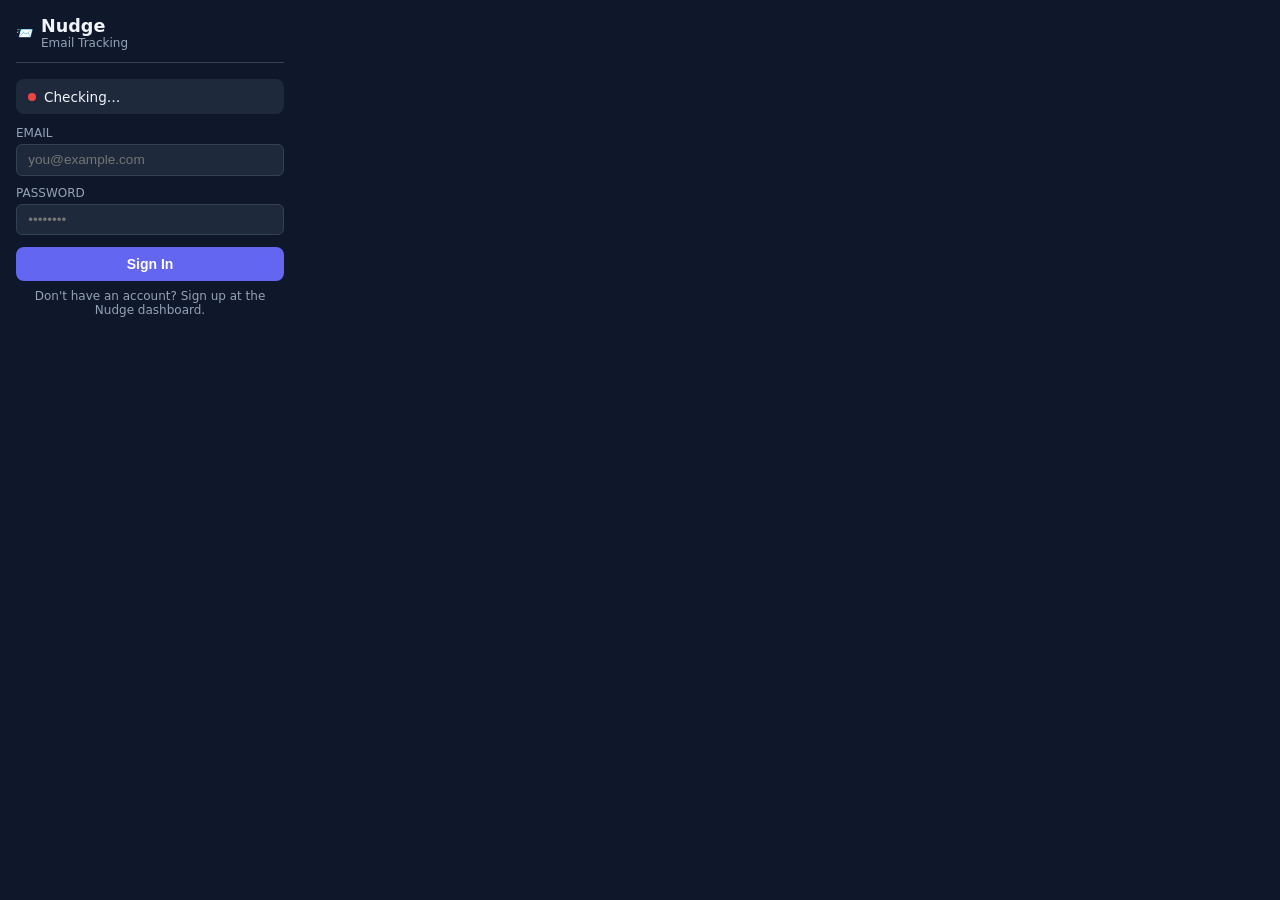
==== extension/popup.html @ 935abcb4 "Nudge" ====
<!DOCTYPE html>
<html lang="en">
<head>
  <meta charset="UTF-8"/>
  <title>Nudge</title>
  <style>
    :root {
      --primary: #6366f1;
      --bg:      #0f172a;
      --surface: #1e293b;
      --border:  #334155;
      --text:    #f1f5f9;
      --muted:   #94a3b8;
    }

    * { box-sizing: border-box; margin: 0; padding: 0; }

    body {
      font-family: system-ui, sans-serif;
      background: var(--bg);
      color: var(--text);
      width: 300px;
      padding: 1rem;
      font-size: 14px;
    }

    .header {
      display: flex;
      align-items: center;
      gap: .5rem;
      margin-bottom: 1rem;
      padding-bottom: .75rem;
      border-bottom: 1px solid var(--border);
    }

    .logo { font-size: 1.1rem; font-weight: 700; }
    .tagline { color: var(--muted); font-size: .75rem; }

    .status-row {
      display: flex;
      align-items: center;
      gap: .5rem;
      padding: .6rem .75rem;
      background: var(--surface);
      border-radius: 8px;
      margin-bottom: .75rem;
    }

    .dot {
      width: 8px;
      height: 8px;
      border-radius: 50%;
      background: #ef4444;
      flex-shrink: 0;
    }
    .dot.connected { background: #22c55e; }

    .status-text { flex: 1; font-size: .85rem; }

    /* Login form */
    .form-group { margin-bottom: .65rem; }
    label { display: block; color: var(--muted); font-size: .75rem; margin-bottom: .25rem; text-transform: uppercase; }
    input {
      width: 100%;
      padding: .45rem .7rem;
      background: var(--surface);
      border: 1px solid var(--border);
      border-radius: 6px;
      color: var(--text);
      font-size: .85rem;
      outline: none;
    }
    input:focus { border-color: var(--primary); }

    .btn {
      display: block;
      width: 100%;
      padding: .55rem;
      background: var(--primary);
      color: #fff;
      border: none;
      border-radius: 8px;
      cursor: pointer;
      font-size: .875rem;
      font-weight: 600;
      margin-top: .75rem;
    }
    .btn:hover { background: #4f46e5; }
    .btn.secondary { background: var(--surface); color: var(--text); border: 1px solid var(--border); margin-top: .5rem; }

    .error { color: #ef4444; font-size: .8rem; margin-top: .4rem; }
    .success { color: #22c55e; font-size: .8rem; margin-top: .4rem; }

    .user-info {
      background: var(--surface);
      border-radius: 8px;
      padding: .75rem;
      margin-bottom: .75rem;
      font-size: .85rem;
    }
    .user-info .label { color: var(--muted); font-size: .75rem; margin-bottom: .2rem; }

    .tip {
      background: rgba(99,102,241,.1);
      border: 1px solid rgba(99,102,241,.2);
      border-radius: 8px;
      padding: .6rem .75rem;
      font-size: .8rem;
      color: var(--muted);
      line-height: 1.5;
    }

    .hidden { display: none !important; }
  </style>
</head>
<body>

  <div class="header">
    <span>📨</span>
    <div>
      <div class="logo">Nudge</div>
      <div class="tagline">Email Tracking</div>
    </div>
  </div>

  <!-- Connection status -->
  <div class="status-row">
    <div class="dot" id="status-dot"></div>
    <span class="status-text" id="status-text">Checking…</span>
  </div>

  <!-- Logged OUT view -->
  <div id="login-view">
    <div class="form-group">
      <label>Email</label>
      <input type="email" id="email" placeholder="you@example.com"/>
    </div>
    <div class="form-group">
      <label>Password</label>
      <input type="password" id="password" placeholder="••••••••"/>
    </div>
    <div id="login-error" class="error hidden"></div>
    <button class="btn" id="login-btn" onclick="login()">Sign In</button>
    <p style="color:var(--muted);font-size:.75rem;margin-top:.5rem;text-align:center">
      Don't have an account? Sign up at the Nudge dashboard.
    </p>
  </div>

  <!-- Logged IN view -->
  <div id="logged-view" class="hidden">
    <div class="user-info">
      <div class="label">Signed in as</div>
      <div id="user-email-display" style="font-weight:600"></div>
    </div>

    <div class="tip">
      ✅ Nudge is active! Compose an email in Gmail — a tracking button will appear next to Send.
    </div>

    <button class="btn secondary" onclick="logout()">Sign Out</button>
    <a href="http://localhost:8080/../dashboard.html" target="_blank" style="display:block;text-align:center;color:var(--primary);font-size:.8rem;margin-top:.6rem;text-decoration:none">
      Open Dashboard ↗
    </a>
  </div>

</body>
<script src="popup.js"></script>
</html>
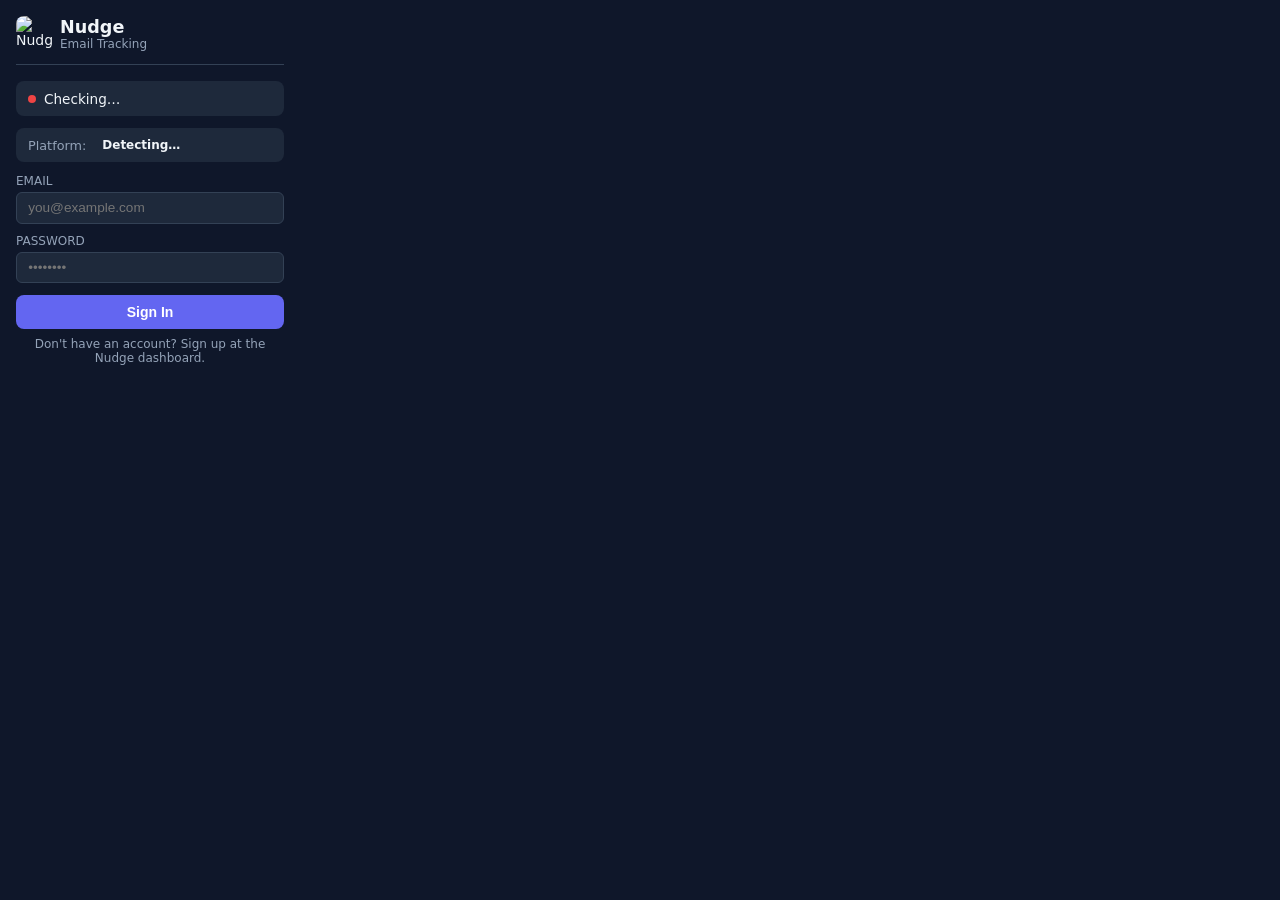
==== commit e4e3332e: "nudge-website" ====
--- a/extension/popup.html
+++ b/extension/popup.html
@@ -47,8 +47,7 @@
     }
 
     .dot {
-      width: 8px;
-      height: 8px;
+      width: 8px; height: 8px;
       border-radius: 50%;
       background: #ef4444;
       flex-shrink: 0;
@@ -56,6 +55,26 @@
     .dot.connected { background: #22c55e; }
 
     .status-text { flex: 1; font-size: .85rem; }
+
+    /* Platform badge */
+    .platform-row {
+      display: flex;
+      align-items: center;
+      gap: .5rem;
+      padding: .5rem .75rem;
+      background: var(--surface);
+      border-radius: 8px;
+      margin-bottom: .75rem;
+      font-size: .8rem;
+    }
+    .platform-badge {
+      padding: 2px 8px;
+      border-radius: 20px;
+      font-size: .75rem;
+      font-weight: 600;
+    }
+    .platform-supported   { background: rgba(99,102,241,.2); color: #818cf8; }
+    .platform-unsupported { background: rgba(239,68,68,.15); color: #f87171; }
 
     /* Login form */
     .form-group { margin-bottom: .65rem; }
@@ -84,12 +103,13 @@
       font-size: .875rem;
       font-weight: 600;
       margin-top: .75rem;
+      text-decoration: none;
+      text-align: center;
     }
     .btn:hover { background: #4f46e5; }
     .btn.secondary { background: var(--surface); color: var(--text); border: 1px solid var(--border); margin-top: .5rem; }
 
-    .error { color: #ef4444; font-size: .8rem; margin-top: .4rem; }
-    .success { color: #22c55e; font-size: .8rem; margin-top: .4rem; }
+    .error   { color: #ef4444; font-size: .8rem; margin-top: .4rem; }
 
     .user-info {
       background: var(--surface);
@@ -108,6 +128,11 @@
       font-size: .8rem;
       color: var(--muted);
       line-height: 1.5;
+      margin-bottom: .75rem;
+    }
+    .tip.warn {
+      background: rgba(239,68,68,.08);
+      border-color: rgba(239,68,68,.2);
     }
 
     .hidden { display: none !important; }
@@ -116,7 +141,7 @@
 <body>
 
   <div class="header">
-    <span>📨</span>
+    <img src="icons/icon48.png" alt="Nudge" width="36" height="36" style="border-radius:8px;flex-shrink:0;">
     <div>
       <div class="logo">Nudge</div>
       <div class="tagline">Email Tracking</div>
@@ -127,6 +152,12 @@
   <div class="status-row">
     <div class="dot" id="status-dot"></div>
     <span class="status-text" id="status-text">Checking…</span>
+  </div>
+
+  <!-- Platform detection -->
+  <div class="platform-row" id="platform-row">
+    <span style="color:var(--muted)">Platform:</span>
+    <span class="platform-badge" id="platform-badge">Detecting…</span>
   </div>
 
   <!-- Logged OUT view -->
@@ -153,14 +184,20 @@
       <div id="user-email-display" style="font-weight:600"></div>
     </div>
 
-    <div class="tip">
-      ✅ Nudge is active! Compose an email in Gmail — a tracking button will appear next to Send.
-    </div>
-
-    <button class="btn secondary" onclick="logout()">Sign Out</button>
-    <a href="http://localhost:8080/../dashboard.html" target="_blank" style="display:block;text-align:center;color:var(--primary);font-size:.8rem;margin-top:.6rem;text-decoration:none">
+    <!-- Shown on supported platforms -->
+    <div class="tip" id="tip-supported">
+      ✅ Nudge is active! Open a compose window — the tracking panel will appear inline next to Send.
+    </div>
+
+    <!-- Shown on unsupported platforms -->
+    <div class="tip warn hidden" id="tip-fallback">
+      ⚠️ Direct injection is not supported on this page. Use the web dashboard to track emails manually.
+    </div>
+
+    <a href="http://localhost:8080/dashboard.html" target="_blank" class="btn" style="margin-top:0">
       Open Dashboard ↗
     </a>
+    <button class="btn secondary" onclick="logout()">Sign Out</button>
   </div>
 
 </body>
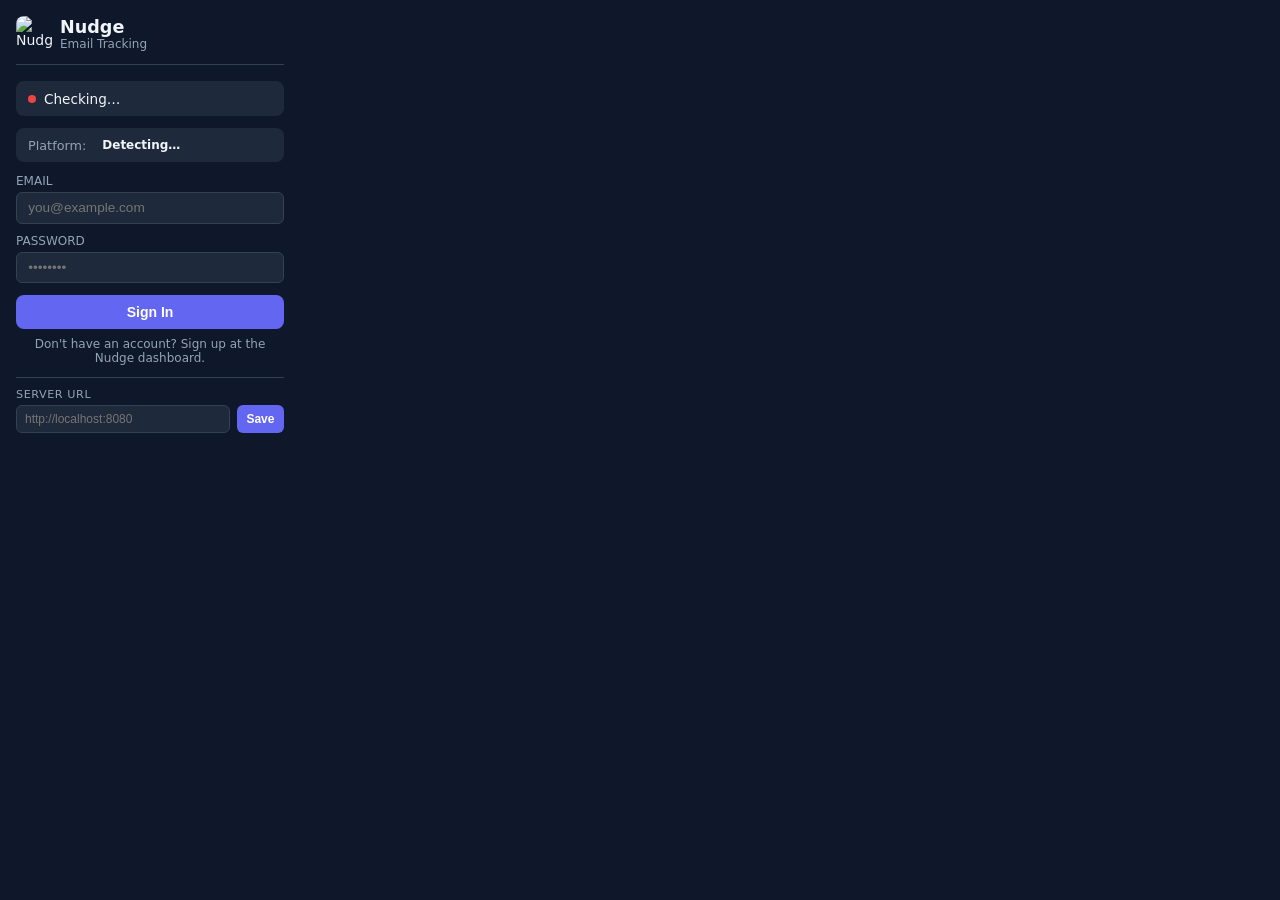
==== commit 504b5d93: "fixed-problematics" ====
--- a/extension/popup.html
+++ b/extension/popup.html
@@ -194,12 +194,28 @@
       ⚠️ Direct injection is not supported on this page. Use the web dashboard to track emails manually.
     </div>
 
-    <a href="http://localhost:8080/dashboard.html" target="_blank" class="btn" style="margin-top:0">
+    <a id="dashboard-link" href="#" target="_blank" class="btn" style="margin-top:0">
       Open Dashboard ↗
     </a>
     <button class="btn secondary" onclick="logout()">Sign Out</button>
   </div>
 
+  <!-- Server URL setting (always visible at bottom) -->
+  <div style="margin-top:.75rem;padding-top:.6rem;border-top:1px solid var(--border)">
+    <label style="color:var(--muted);font-size:.7rem;text-transform:uppercase;letter-spacing:.05em">
+      Server URL
+    </label>
+    <div style="display:flex;gap:.4rem;margin-top:.3rem">
+      <input type="url" id="server-url" placeholder="http://localhost:8080"
+             style="flex:1;font-size:.75rem;padding:.35rem .5rem"/>
+      <button onclick="saveServerUrl()"
+              style="padding:.35rem .6rem;background:var(--primary);color:#fff;border:none;
+                     border-radius:6px;cursor:pointer;font-size:.75rem;font-weight:600;white-space:nowrap">
+        Save
+      </button>
+    </div>
+  </div>
+
 </body>
 <script src="popup.js"></script>
 </html>
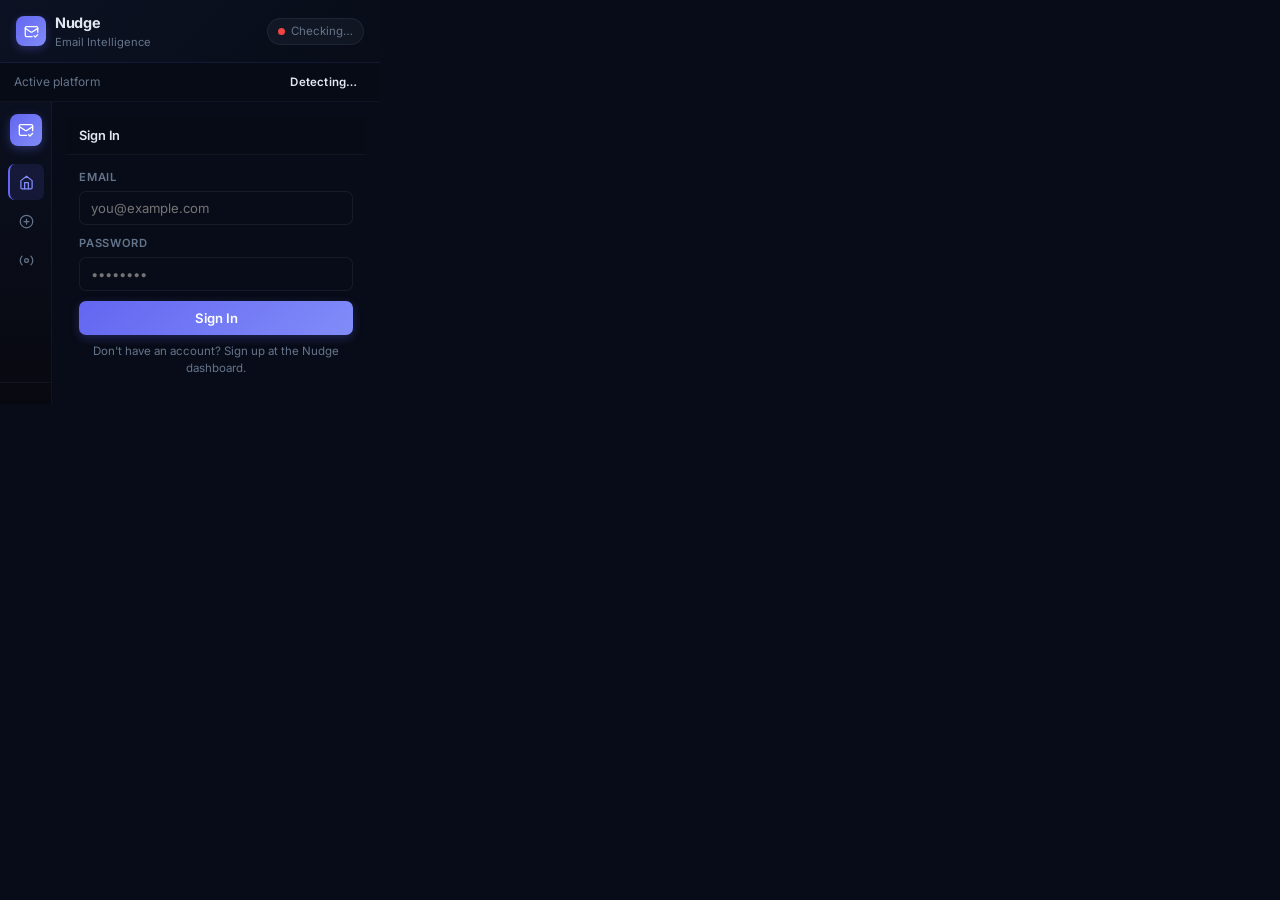
==== commit 560def23: "Backend-modification-for-performances" ====
--- a/extension/popup.html
+++ b/extension/popup.html
@@ -3,219 +3,198 @@
 <head>
   <meta charset="UTF-8"/>
   <title>Nudge</title>
-  <style>
-    :root {
-      --primary: #6366f1;
-      --bg:      #0f172a;
-      --surface: #1e293b;
-      --border:  #334155;
-      --text:    #f1f5f9;
-      --muted:   #94a3b8;
-    }
-
-    * { box-sizing: border-box; margin: 0; padding: 0; }
-
-    body {
-      font-family: system-ui, sans-serif;
-      background: var(--bg);
-      color: var(--text);
-      width: 300px;
-      padding: 1rem;
-      font-size: 14px;
-    }
-
-    .header {
-      display: flex;
-      align-items: center;
-      gap: .5rem;
-      margin-bottom: 1rem;
-      padding-bottom: .75rem;
-      border-bottom: 1px solid var(--border);
-    }
-
-    .logo { font-size: 1.1rem; font-weight: 700; }
-    .tagline { color: var(--muted); font-size: .75rem; }
-
-    .status-row {
-      display: flex;
-      align-items: center;
-      gap: .5rem;
-      padding: .6rem .75rem;
-      background: var(--surface);
-      border-radius: 8px;
-      margin-bottom: .75rem;
-    }
-
-    .dot {
-      width: 8px; height: 8px;
-      border-radius: 50%;
-      background: #ef4444;
-      flex-shrink: 0;
-    }
-    .dot.connected { background: #22c55e; }
-
-    .status-text { flex: 1; font-size: .85rem; }
-
-    /* Platform badge */
-    .platform-row {
-      display: flex;
-      align-items: center;
-      gap: .5rem;
-      padding: .5rem .75rem;
-      background: var(--surface);
-      border-radius: 8px;
-      margin-bottom: .75rem;
-      font-size: .8rem;
-    }
-    .platform-badge {
-      padding: 2px 8px;
-      border-radius: 20px;
-      font-size: .75rem;
-      font-weight: 600;
-    }
-    .platform-supported   { background: rgba(99,102,241,.2); color: #818cf8; }
-    .platform-unsupported { background: rgba(239,68,68,.15); color: #f87171; }
-
-    /* Login form */
-    .form-group { margin-bottom: .65rem; }
-    label { display: block; color: var(--muted); font-size: .75rem; margin-bottom: .25rem; text-transform: uppercase; }
-    input {
-      width: 100%;
-      padding: .45rem .7rem;
-      background: var(--surface);
-      border: 1px solid var(--border);
-      border-radius: 6px;
-      color: var(--text);
-      font-size: .85rem;
-      outline: none;
-    }
-    input:focus { border-color: var(--primary); }
-
-    .btn {
-      display: block;
-      width: 100%;
-      padding: .55rem;
-      background: var(--primary);
-      color: #fff;
-      border: none;
-      border-radius: 8px;
-      cursor: pointer;
-      font-size: .875rem;
-      font-weight: 600;
-      margin-top: .75rem;
-      text-decoration: none;
-      text-align: center;
-    }
-    .btn:hover { background: #4f46e5; }
-    .btn.secondary { background: var(--surface); color: var(--text); border: 1px solid var(--border); margin-top: .5rem; }
-
-    .error   { color: #ef4444; font-size: .8rem; margin-top: .4rem; }
-
-    .user-info {
-      background: var(--surface);
-      border-radius: 8px;
-      padding: .75rem;
-      margin-bottom: .75rem;
-      font-size: .85rem;
-    }
-    .user-info .label { color: var(--muted); font-size: .75rem; margin-bottom: .2rem; }
-
-    .tip {
-      background: rgba(99,102,241,.1);
-      border: 1px solid rgba(99,102,241,.2);
-      border-radius: 8px;
-      padding: .6rem .75rem;
-      font-size: .8rem;
-      color: var(--muted);
-      line-height: 1.5;
-      margin-bottom: .75rem;
-    }
-    .tip.warn {
-      background: rgba(239,68,68,.08);
-      border-color: rgba(239,68,68,.2);
-    }
-
-    .hidden { display: none !important; }
-  </style>
+  <link rel="stylesheet" href="popup.css"/>
 </head>
 <body>
 
-  <div class="header">
-    <img src="icons/icon48.png" alt="Nudge" width="36" height="36" style="border-radius:8px;flex-shrink:0;">
-    <div>
-      <div class="logo">Nudge</div>
-      <div class="tagline">Email Tracking</div>
+<div class="p-app">
+
+  <!-- ── App header ────────────────────────────────────────── -->
+  <div class="p-header">
+    <div class="p-header-logo">
+      <div class="p-header-logo-icon">
+        <!-- mail-check icon -->
+        <svg xmlns="http://www.w3.org/2000/svg" viewBox="0 0 24 24" fill="none" stroke="currentColor" stroke-linecap="round" stroke-linejoin="round">
+          <path d="M22 13V6a2 2 0 0 0-2-2H4a2 2 0 0 0-2 2v12c0 1.1.9 2 2 2h9"/>
+          <path d="m22 7-8.97 5.7a1.94 1.94 0 0 1-2.06 0L2 7"/>
+          <path d="m16 19 2 2 4-4"/>
+        </svg>
+      </div>
+      <div>
+        <div class="p-header-name">Nudge</div>
+        <div class="p-header-tag">Email Intelligence</div>
+      </div>
+    </div>
+    <div class="p-status-chip">
+      <span class="dot" id="status-dot"></span>
+      <span id="status-text">Checking…</span>
     </div>
   </div>
 
-  <!-- Connection status -->
-  <div class="status-row">
-    <div class="dot" id="status-dot"></div>
-    <span class="status-text" id="status-text">Checking…</span>
-  </div>
-
-  <!-- Platform detection -->
-  <div class="platform-row" id="platform-row">
-    <span style="color:var(--muted)">Platform:</span>
+  <!-- ── Platform detection ─────────────────────────────────── -->
+  <div class="p-platform-row" id="platform-row">
+    <span class="p-platform-label">Active platform</span>
     <span class="platform-badge" id="platform-badge">Detecting…</span>
   </div>
 
-  <!-- Logged OUT view -->
-  <div id="login-view">
-    <div class="form-group">
-      <label>Email</label>
-      <input type="email" id="email" placeholder="you@example.com"/>
+  <!-- ── Body layout with icon sidebar ──────────────────────── -->
+  <div class="p-layout">
+
+    <!-- Icon sidebar -->
+    <div class="p-sidebar">
+      <div class="p-logo-mark">
+        <svg xmlns="http://www.w3.org/2000/svg" viewBox="0 0 24 24" fill="none" stroke="currentColor" stroke-linecap="round" stroke-linejoin="round">
+          <path d="M22 13V6a2 2 0 0 0-2-2H4a2 2 0 0 0-2 2v12c0 1.1.9 2 2 2h9"/>
+          <path d="m22 7-8.97 5.7a1.94 1.94 0 0 1-2.06 0L2 7"/>
+          <path d="m16 19 2 2 4-4"/>
+        </svg>
+      </div>
+
+      <div class="p-sidebar-nav">
+        <!-- Status tab (default) -->
+        <button class="p-nav-btn active" title="Status" onclick="showTab('status', this)">
+          <svg xmlns="http://www.w3.org/2000/svg" viewBox="0 0 24 24" fill="none" stroke="currentColor" stroke-linecap="round" stroke-linejoin="round">
+            <path d="M3 9l9-7 9 7v11a2 2 0 0 1-2 2H5a2 2 0 0 1-2-2z"/>
+            <polyline points="9 22 9 12 15 12 15 22"/>
+          </svg>
+        </button>
+        <!-- Track tab -->
+        <button class="p-nav-btn" title="Track Email" onclick="showTab('track', this)">
+          <svg xmlns="http://www.w3.org/2000/svg" viewBox="0 0 24 24" fill="none" stroke="currentColor" stroke-linecap="round" stroke-linejoin="round">
+            <circle cx="12" cy="12" r="10"/><path d="M8 12h8M12 8v8"/>
+          </svg>
+        </button>
+        <!-- Settings tab -->
+        <button class="p-nav-btn" title="Settings" onclick="showTab('settings', this)">
+          <svg xmlns="http://www.w3.org/2000/svg" viewBox="0 0 24 24" fill="none" stroke="currentColor" stroke-linecap="round" stroke-linejoin="round">
+            <circle cx="12" cy="12" r="3"/>
+            <path d="M19.07 4.93a10 10 0 0 1 0 14.14M4.93 4.93a10 10 0 0 0 0 14.14"/>
+          </svg>
+        </button>
+      </div>
+
+      <div class="p-sidebar-footer">
+        <!-- Sign out (only shown when logged in) -->
+        <button class="p-nav-btn" id="sidebar-logout-btn" title="Sign Out" onclick="logout()" style="display:none">
+          <svg xmlns="http://www.w3.org/2000/svg" viewBox="0 0 24 24" fill="none" stroke="currentColor" stroke-linecap="round" stroke-linejoin="round">
+            <path d="M9 21H5a2 2 0 0 1-2-2V5a2 2 0 0 1 2-2h4"/>
+            <polyline points="16 17 21 12 16 7"/>
+            <line x1="21" y1="12" x2="9" y2="12"/>
+          </svg>
+        </button>
+      </div>
     </div>
-    <div class="form-group">
-      <label>Password</label>
-      <input type="password" id="password" placeholder="••••••••"/>
-    </div>
-    <div id="login-error" class="error hidden"></div>
-    <button class="btn" id="login-btn" onclick="login()">Sign In</button>
-    <p style="color:var(--muted);font-size:.75rem;margin-top:.5rem;text-align:center">
-      Don't have an account? Sign up at the Nudge dashboard.
-    </p>
-  </div>
-
-  <!-- Logged IN view -->
-  <div id="logged-view" class="hidden">
-    <div class="user-info">
-      <div class="label">Signed in as</div>
-      <div id="user-email-display" style="font-weight:600"></div>
-    </div>
-
-    <!-- Shown on supported platforms -->
-    <div class="tip" id="tip-supported">
-      ✅ Nudge is active! Open a compose window — the tracking panel will appear inline next to Send.
-    </div>
-
-    <!-- Shown on unsupported platforms -->
-    <div class="tip warn hidden" id="tip-fallback">
-      ⚠️ Direct injection is not supported on this page. Use the web dashboard to track emails manually.
-    </div>
-
-    <a id="dashboard-link" href="#" target="_blank" class="btn" style="margin-top:0">
-      Open Dashboard ↗
-    </a>
-    <button class="btn secondary" onclick="logout()">Sign Out</button>
-  </div>
-
-  <!-- Server URL setting (always visible at bottom) -->
-  <div style="margin-top:.75rem;padding-top:.6rem;border-top:1px solid var(--border)">
-    <label style="color:var(--muted);font-size:.7rem;text-transform:uppercase;letter-spacing:.05em">
-      Server URL
-    </label>
-    <div style="display:flex;gap:.4rem;margin-top:.3rem">
-      <input type="url" id="server-url" placeholder="http://localhost:8080"
-             style="flex:1;font-size:.75rem;padding:.35rem .5rem"/>
-      <button onclick="saveServerUrl()"
-              style="padding:.35rem .6rem;background:var(--primary);color:#fff;border:none;
-                     border-radius:6px;cursor:pointer;font-size:.75rem;font-weight:600;white-space:nowrap">
-        Save
-      </button>
-    </div>
-  </div>
-
+
+    <!-- Main panel -->
+    <div class="p-main">
+
+      <!-- ── STATUS TAB ──────────────────────────────────────── -->
+      <div id="tab-status" class="p-tab-panel">
+
+        <!-- Logged OUT view -->
+        <div id="login-view" class="p-body">
+          <div class="p-section-header">
+            <span class="p-section-title">Sign In</span>
+          </div>
+          <div style="padding: .85rem">
+            <div class="p-form-group">
+              <label>Email</label>
+              <input class="p-input" type="email" id="email" placeholder="you@example.com"/>
+            </div>
+            <div class="p-form-group">
+              <label>Password</label>
+              <input class="p-input" type="password" id="password" placeholder="••••••••"/>
+            </div>
+            <div id="login-error" class="p-error"></div>
+            <button class="p-btn p-btn-primary" style="margin-top:.5rem" id="login-btn" onclick="login()">Sign In</button>
+            <p style="color:var(--muted);font-size:.72rem;margin-top:.5rem;text-align:center;line-height:1.5">
+              Don't have an account? Sign up at the Nudge dashboard.
+            </p>
+          </div>
+        </div>
+
+        <!-- Logged IN view -->
+        <div id="logged-view" class="hidden">
+          <div class="p-section-header">
+            <span class="p-section-title">Status</span>
+          </div>
+          <div class="p-body">
+            <!-- User block -->
+            <div class="p-user-block">
+              <div class="p-user-avatar">U</div>
+              <div>
+                <div class="p-user-email-label">Signed in as</div>
+                <div class="p-user-email-value" id="user-email-display"></div>
+              </div>
+            </div>
+
+            <!-- Tips -->
+            <div class="p-tip" id="tip-supported">
+              ✅ Nudge is active on this page. Open a compose window — the tracking panel will appear inline next to Send.
+            </div>
+            <div class="p-tip warn hidden" id="tip-fallback">
+              ⚠️ Direct injection isn't supported here. Use the web dashboard to track emails manually.
+            </div>
+
+            <a id="dashboard-link" href="#" target="_blank" class="p-btn p-btn-primary">
+              Open Dashboard
+              <svg xmlns="http://www.w3.org/2000/svg" width="12" height="12" viewBox="0 0 24 24" fill="none" stroke="currentColor" stroke-width="2.5" stroke-linecap="round" stroke-linejoin="round">
+                <path d="M18 13v6a2 2 0 0 1-2 2H5a2 2 0 0 1-2-2V8a2 2 0 0 1 2-2h6"/>
+                <polyline points="15 3 21 3 21 9"/><line x1="10" y1="14" x2="21" y2="3"/>
+              </svg>
+            </a>
+            <button class="p-btn p-btn-ghost" onclick="logout()">Sign Out</button>
+          </div>
+        </div>
+
+      </div>
+
+      <!-- ── TRACK TAB ───────────────────────────────────────── -->
+      <div id="tab-track" class="p-tab-panel hidden">
+        <div class="p-section-header">
+          <span class="p-section-title">Quick Track</span>
+        </div>
+        <div class="p-body" style="font-size:.78rem;color:var(--muted);padding-top:1rem;text-align:center;line-height:1.6">
+          <div style="font-size:1.8rem;margin-bottom:.5rem;opacity:.5">📨</div>
+          Open a compose window on a supported platform — Nudge will inject the tracking panel automatically.
+          <br/><br/>
+          Or use the full dashboard to track manually.
+          <br/><br/>
+          <a id="dashboard-link-track" href="#" target="_blank" class="p-btn p-btn-primary" style="margin-top:.25rem">
+            Open Dashboard ↗
+          </a>
+        </div>
+      </div>
+
+      <!-- ── SETTINGS TAB ────────────────────────────────────── -->
+      <div id="tab-settings" class="p-tab-panel hidden">
+        <div class="p-section-header">
+          <span class="p-section-title">Server URL</span>
+        </div>
+        <div class="p-body">
+          <p style="font-size:.75rem;color:var(--muted);margin-bottom:.75rem;line-height:1.5">
+            Point Nudge to your self-hosted backend instance.
+          </p>
+          <div class="p-footer-row">
+            <input class="p-url-input" type="url" id="server-url" placeholder="http://localhost:8080"/>
+            <button class="p-save-btn" onclick="saveServerUrl()">Save</button>
+          </div>
+        </div>
+      </div>
+
+    </div><!-- /p-main -->
+  </div><!-- /p-layout -->
+
+</div><!-- /p-app -->
+
+<script src="popup.js"></script>
+<script>
+  function showTab(name, btn) {
+    document.querySelectorAll('.p-tab-panel').forEach(el => el.classList.add('hidden'));
+    document.querySelectorAll('.p-nav-btn').forEach(el => el.classList.remove('active'));
+    document.getElementById('tab-' + name).classList.remove('hidden');
+    if (btn) btn.classList.add('active');
+  }
+</script>
 </body>
-<script src="popup.js"></script>
 </html>
--- a/extension/popup.css
+++ b/extension/popup.css
@@ -0,0 +1,587 @@
+/* ─────────────────────────────────────────────────────────────
+   Nudge — Extension Popup Styles
+   Layout: 380px wide, icon sidebar (52px) + main panel
+   ───────────────────────────────────────────────────────────── */
+
+@import url('https://fonts.googleapis.com/css2?family=Inter:wght@400;500;600;700&display=swap');
+
+:root {
+  --primary:           #6366f1;
+  --primary-light:     #818cf8;
+  --primary-dark:      #4f46e5;
+  --primary-gradient:  linear-gradient(135deg, #6366f1 0%, #818cf8 100%);
+
+  --accent:            #f59e0b;
+  --success:           #22c55e;
+  --warning:           #f59e0b;
+  --danger:            #ef4444;
+
+  --bg:                #080c18;
+  --surface:           #0d1224;
+  --surface2:          #151d32;
+  --surface3:          #1e2a48;
+  --border:            rgba(148,163,184,.09);
+  --border-accent:     rgba(99,102,241,.22);
+
+  --text:              #e2e8f0;
+  --muted:             #64748b;
+
+  --radius:            10px;
+  --radius-sm:         7px;
+  --shadow:            0 8px 32px rgba(0,0,0,.5);
+  --shadow-glow:       0 0 24px rgba(99,102,241,.18);
+}
+
+* { box-sizing: border-box; margin: 0; padding: 0; }
+
+body {
+  font-family: 'Inter', system-ui, -apple-system, sans-serif;
+  background: var(--bg);
+  color: var(--text);
+  width: 380px;
+  font-size: 13px;
+  line-height: 1.5;
+  -webkit-font-smoothing: antialiased;
+}
+
+/* ── App shell ─────────────────────────────────────────────── */
+.p-app {
+  display: flex;
+  flex-direction: column;
+  min-height: 100%;
+}
+
+/* ── Layout with icon sidebar ──────────────────────────────── */
+.p-layout {
+  display: flex;
+  flex: 1;
+}
+
+/* ── Icon sidebar (52px) ───────────────────────────────────── */
+.p-sidebar {
+  width: 52px;
+  background: linear-gradient(180deg, #0b1020 0%, #080910 100%);
+  border-right: 1px solid rgba(99,102,241,.1);
+  display: flex;
+  flex-direction: column;
+  align-items: center;
+  padding: .75rem 0;
+  flex-shrink: 0;
+}
+
+.p-logo-mark {
+  width: 32px;
+  height: 32px;
+  background: var(--primary-gradient);
+  border-radius: 8px;
+  display: grid;
+  place-items: center;
+  margin-bottom: 1.1rem;
+  box-shadow: 0 3px 10px rgba(99,102,241,.35);
+  flex-shrink: 0;
+}
+
+.p-logo-mark svg {
+  width: 16px;
+  height: 16px;
+  color: #fff;
+  stroke-width: 2px;
+}
+
+.p-sidebar-nav {
+  flex: 1;
+  display: flex;
+  flex-direction: column;
+  align-items: center;
+  gap: 3px;
+  width: 100%;
+  padding: 0 8px;
+}
+
+.p-nav-btn {
+  width: 36px;
+  height: 36px;
+  border: none;
+  background: transparent;
+  color: var(--muted);
+  border-radius: var(--radius-sm);
+  cursor: pointer;
+  display: grid;
+  place-items: center;
+  transition: all .2s;
+  border-left: 2px solid transparent;
+  position: relative;
+}
+
+.p-nav-btn:hover {
+  background: rgba(148,163,184,.07);
+  color: #cbd5e1;
+}
+
+.p-nav-btn.active {
+  background: rgba(99,102,241,.12);
+  color: var(--primary-light);
+  border-left-color: var(--primary);
+}
+
+.p-nav-btn svg {
+  width: 15px;
+  height: 15px;
+  stroke-width: 2px;
+}
+
+.p-sidebar-footer {
+  display: flex;
+  flex-direction: column;
+  align-items: center;
+  gap: 3px;
+  padding: 0 8px;
+  width: 100%;
+  padding-top: .6rem;
+  border-top: 1px solid rgba(148,163,184,.07);
+  margin-top: .6rem;
+}
+
+/* ── Main panel ────────────────────────────────────────────── */
+.p-main {
+  flex: 1;
+  display: flex;
+  flex-direction: column;
+  min-width: 0;
+  overflow: hidden;
+}
+
+/* ── Section header ────────────────────────────────────────── */
+.p-section-header {
+  display: flex;
+  align-items: center;
+  justify-content: space-between;
+  padding: .6rem .85rem;
+  border-bottom: 1px solid rgba(148,163,184,.07);
+  background: rgba(0,0,0,.12);
+  flex-shrink: 0;
+}
+
+.p-section-title {
+  font-size: .8rem;
+  font-weight: 600;
+  letter-spacing: -.01em;
+  color: var(--text);
+}
+
+/* ── Top header (app-level) ─────────────────────────────────── */
+.p-header {
+  display: flex;
+  align-items: center;
+  justify-content: space-between;
+  padding: .75rem 1rem;
+  background: linear-gradient(135deg, rgba(13,18,36,.95) 0%, rgba(8,12,24,.95) 100%);
+  border-bottom: 1px solid rgba(99,102,241,.12);
+}
+
+.p-header-logo {
+  display: flex;
+  align-items: center;
+  gap: .55rem;
+}
+
+.p-header-logo-icon {
+  width: 30px;
+  height: 30px;
+  background: var(--primary-gradient);
+  border-radius: 8px;
+  display: grid;
+  place-items: center;
+  flex-shrink: 0;
+  box-shadow: 0 3px 8px rgba(99,102,241,.3);
+}
+
+.p-header-logo-icon svg {
+  width: 15px;
+  height: 15px;
+  color: #fff;
+  stroke-width: 2px;
+}
+
+.p-header-name {
+  font-size: .9rem;
+  font-weight: 700;
+  letter-spacing: -.02em;
+}
+
+.p-header-tag {
+  font-size: .7rem;
+  color: var(--muted);
+}
+
+.p-status-chip {
+  display: flex;
+  align-items: center;
+  gap: .4rem;
+  padding: .25rem .6rem;
+  background: rgba(148,163,184,.06);
+  border: 1px solid rgba(148,163,184,.1);
+  border-radius: 999px;
+  font-size: .72rem;
+  color: var(--muted);
+}
+
+/* ── Status / connection dot ───────────────────────────────── */
+.dot {
+  width: 7px;
+  height: 7px;
+  border-radius: 50%;
+  background: var(--danger);
+  flex-shrink: 0;
+  transition: all .3s;
+}
+
+.dot.connected {
+  background: var(--success);
+  box-shadow: 0 0 6px rgba(34,197,94,.5);
+}
+
+/* ── Platform row ──────────────────────────────────────────── */
+.p-platform-row {
+  display: flex;
+  align-items: center;
+  justify-content: space-between;
+  padding: .5rem .85rem;
+  background: rgba(0,0,0,.1);
+  border-bottom: 1px solid rgba(148,163,184,.06);
+  font-size: .75rem;
+}
+
+.p-platform-label { color: var(--muted); }
+
+.platform-badge {
+  padding: .15rem .55rem;
+  border-radius: 999px;
+  font-size: .72rem;
+  font-weight: 600;
+  letter-spacing: .02em;
+}
+
+.platform-supported   { background: rgba(99,102,241,.12); color: var(--primary-light); border: 1px solid rgba(99,102,241,.18); }
+.platform-unsupported { background: rgba(239,68,68,.1);   color: #f87171;              border: 1px solid rgba(239,68,68,.18); }
+
+/* ── Content body ──────────────────────────────────────────── */
+.p-body {
+  padding: .85rem;
+  flex: 1;
+  overflow-y: auto;
+}
+
+/* ── User info block ───────────────────────────────────────── */
+.p-user-block {
+  display: flex;
+  align-items: center;
+  gap: .6rem;
+  padding: .65rem .75rem;
+  background: var(--surface);
+  border: 1px solid var(--border);
+  border-radius: var(--radius);
+  margin-bottom: .65rem;
+}
+
+.p-user-avatar {
+  width: 30px;
+  height: 30px;
+  background: var(--primary-gradient);
+  border-radius: 50%;
+  display: grid;
+  place-items: center;
+  font-size: .75rem;
+  font-weight: 700;
+  color: #fff;
+  flex-shrink: 0;
+  box-shadow: 0 2px 6px rgba(99,102,241,.28);
+}
+
+.p-user-email-label { font-size: .68rem; color: var(--muted); }
+.p-user-email-value { font-size: .82rem; font-weight: 600; }
+
+/* ── Tip / info block ──────────────────────────────────────── */
+.p-tip {
+  background: rgba(99,102,241,.08);
+  border: 1px solid rgba(99,102,241,.16);
+  border-radius: var(--radius);
+  padding: .6rem .75rem;
+  font-size: .78rem;
+  color: #a5b4fc;
+  line-height: 1.55;
+  margin-bottom: .65rem;
+}
+
+.p-tip.warn {
+  background: rgba(239,68,68,.07);
+  border-color: rgba(239,68,68,.18);
+  color: #fca5a5;
+}
+
+/* ── Form controls ─────────────────────────────────────────── */
+.p-form-group { margin-bottom: .65rem; }
+
+.p-form-group label {
+  display: block;
+  margin-bottom: .3rem;
+  color: var(--muted);
+  font-size: .7rem;
+  font-weight: 600;
+  text-transform: uppercase;
+  letter-spacing: .06em;
+}
+
+.p-input {
+  width: 100%;
+  padding: .5rem .7rem;
+  background: rgba(8,12,24,.5);
+  border: 1px solid rgba(148,163,184,.1);
+  border-radius: var(--radius-sm);
+  color: var(--text);
+  font-size: .82rem;
+  font-family: inherit;
+  transition: border-color .2s, box-shadow .2s;
+  outline: none;
+}
+
+.p-input:focus {
+  border-color: rgba(99,102,241,.5);
+  box-shadow: 0 0 0 3px rgba(99,102,241,.1);
+}
+
+/* ── Buttons ───────────────────────────────────────────────── */
+.p-btn {
+  display: flex;
+  align-items: center;
+  justify-content: center;
+  gap: .35rem;
+  width: 100%;
+  padding: .55rem .85rem;
+  border: none;
+  border-radius: var(--radius-sm);
+  cursor: pointer;
+  font-size: .82rem;
+  font-weight: 600;
+  font-family: inherit;
+  transition: all .2s;
+  text-decoration: none;
+  text-align: center;
+  margin-bottom: .5rem;
+}
+
+.p-btn:last-child { margin-bottom: 0; }
+
+.p-btn-primary {
+  background: var(--primary-gradient);
+  color: #fff;
+  box-shadow: 0 3px 10px rgba(99,102,241,.28);
+}
+.p-btn-primary:hover {
+  box-shadow: 0 5px 18px rgba(99,102,241,.4);
+  transform: translateY(-1px);
+}
+.p-btn-primary:active { transform: translateY(0); }
+
+.p-btn-secondary {
+  background: var(--surface2);
+  color: var(--text);
+  border: 1px solid var(--border);
+}
+.p-btn-secondary:hover { background: var(--surface3); border-color: var(--border-accent); }
+
+.p-btn-ghost {
+  background: transparent;
+  color: var(--muted);
+  border: 1px solid var(--border);
+}
+.p-btn-ghost:hover { color: var(--text); background: rgba(148,163,184,.05); }
+
+.p-btn:disabled { opacity: .38; cursor: not-allowed; transform: none !important; }
+
+/* ── Error text ────────────────────────────────────────────── */
+.p-error { color: var(--danger); font-size: .75rem; margin-top: .3rem; display: none; }
+
+/* ── Footer: server URL ────────────────────────────────────── */
+.p-footer {
+  padding: .65rem .85rem;
+  border-top: 1px solid rgba(148,163,184,.07);
+  background: rgba(0,0,0,.1);
+}
+
+.p-footer-label {
+  color: var(--muted);
+  font-size: .68rem;
+  text-transform: uppercase;
+  letter-spacing: .06em;
+  font-weight: 600;
+  margin-bottom: .35rem;
+}
+
+.p-footer-row {
+  display: flex;
+  gap: .4rem;
+}
+
+.p-url-input {
+  flex: 1;
+  padding: .4rem .6rem;
+  background: rgba(8,12,24,.5);
+  border: 1px solid rgba(148,163,184,.1);
+  border-radius: var(--radius-sm);
+  color: var(--text);
+  font-size: .75rem;
+  font-family: inherit;
+  outline: none;
+  transition: border-color .2s;
+}
+
+.p-url-input:focus { border-color: rgba(99,102,241,.4); }
+
+.p-save-btn {
+  padding: .4rem .65rem;
+  background: var(--primary-gradient);
+  color: #fff;
+  border: none;
+  border-radius: var(--radius-sm);
+  cursor: pointer;
+  font-size: .72rem;
+  font-weight: 600;
+  font-family: inherit;
+  white-space: nowrap;
+  transition: all .15s;
+}
+
+.p-save-btn:hover { box-shadow: 0 3px 10px rgba(99,102,241,.3); }
+
+/* ── Email card list (ready for future "Recent" tab) ─────── */
+.p-email-list {
+  display: flex;
+  flex-direction: column;
+  gap: .35rem;
+}
+
+.p-email-card {
+  background: var(--surface);
+  border: 1px solid var(--border);
+  border-radius: var(--radius);
+  padding: .6rem .75rem;
+  cursor: pointer;
+  transition: all .2s;
+}
+
+.p-email-card:hover {
+  border-color: var(--border-accent);
+  background: rgba(13,18,36,.9);
+}
+
+.p-email-card.hot { border-left: 2px solid var(--warning); }
+
+.p-email-top {
+  display: flex;
+  align-items: flex-start;
+  justify-content: space-between;
+  gap: .4rem;
+  margin-bottom: .25rem;
+}
+
+.p-email-subject {
+  font-size: .8rem;
+  font-weight: 600;
+  color: var(--text);
+  white-space: nowrap;
+  overflow: hidden;
+  text-overflow: ellipsis;
+  flex: 1;
+}
+
+.p-email-bottom {
+  display: flex;
+  align-items: center;
+  justify-content: space-between;
+}
+
+.p-email-recipient {
+  font-size: .72rem;
+  color: var(--muted);
+  white-space: nowrap;
+  overflow: hidden;
+  text-overflow: ellipsis;
+}
+
+/* ── Score pill ────────────────────────────────────────────── */
+.p-score-pill {
+  display: inline-flex;
+  align-items: center;
+  padding: .1rem .4rem;
+  border-radius: 999px;
+  font-size: .65rem;
+  font-weight: 700;
+  background: rgba(99,102,241,.1);
+  color: var(--primary-light);
+  border: 1px solid rgba(99,102,241,.16);
+  white-space: nowrap;
+}
+
+.p-score-pill.high {
+  background: rgba(245,158,11,.1);
+  color: #fbbf24;
+  border-color: rgba(245,158,11,.2);
+}
+
+/* ── Mini stats row ────────────────────────────────────────── */
+.p-stats {
+  display: grid;
+  grid-template-columns: repeat(4, 1fr);
+  gap: .4rem;
+  padding: .65rem .85rem;
+  border-bottom: 1px solid rgba(148,163,184,.06);
+  background: rgba(0,0,0,.1);
+  flex-shrink: 0;
+}
+
+.p-stat {
+  text-align: center;
+  padding: .45rem .25rem;
+  background: var(--surface);
+  border: 1px solid var(--border);
+  border-radius: var(--radius-sm);
+  position: relative;
+  overflow: hidden;
+}
+
+.p-stat::before {
+  content: '';
+  position: absolute;
+  top: 0; left: 0; right: 0;
+  height: 2px;
+  background: var(--primary-gradient);
+  opacity: .5;
+}
+
+.p-stat-value {
+  font-size: 1.1rem;
+  font-weight: 700;
+  letter-spacing: -.03em;
+  line-height: 1;
+}
+
+.p-stat-value.green  { color: var(--success); }
+.p-stat-value.yellow { color: var(--warning); }
+.p-stat-value.purple { color: var(--primary-light); }
+
+.p-stat-label {
+  font-size: .6rem;
+  color: var(--muted);
+  text-transform: uppercase;
+  letter-spacing: .05em;
+  font-weight: 600;
+  margin-top: .25rem;
+}
+
+/* ── Scrollbar ─────────────────────────────────────────────── */
+::-webkit-scrollbar { width: 4px; }
+::-webkit-scrollbar-track { background: transparent; }
+::-webkit-scrollbar-thumb { background: var(--surface3); border-radius: 2px; }
+
+.hidden { display: none !important; }
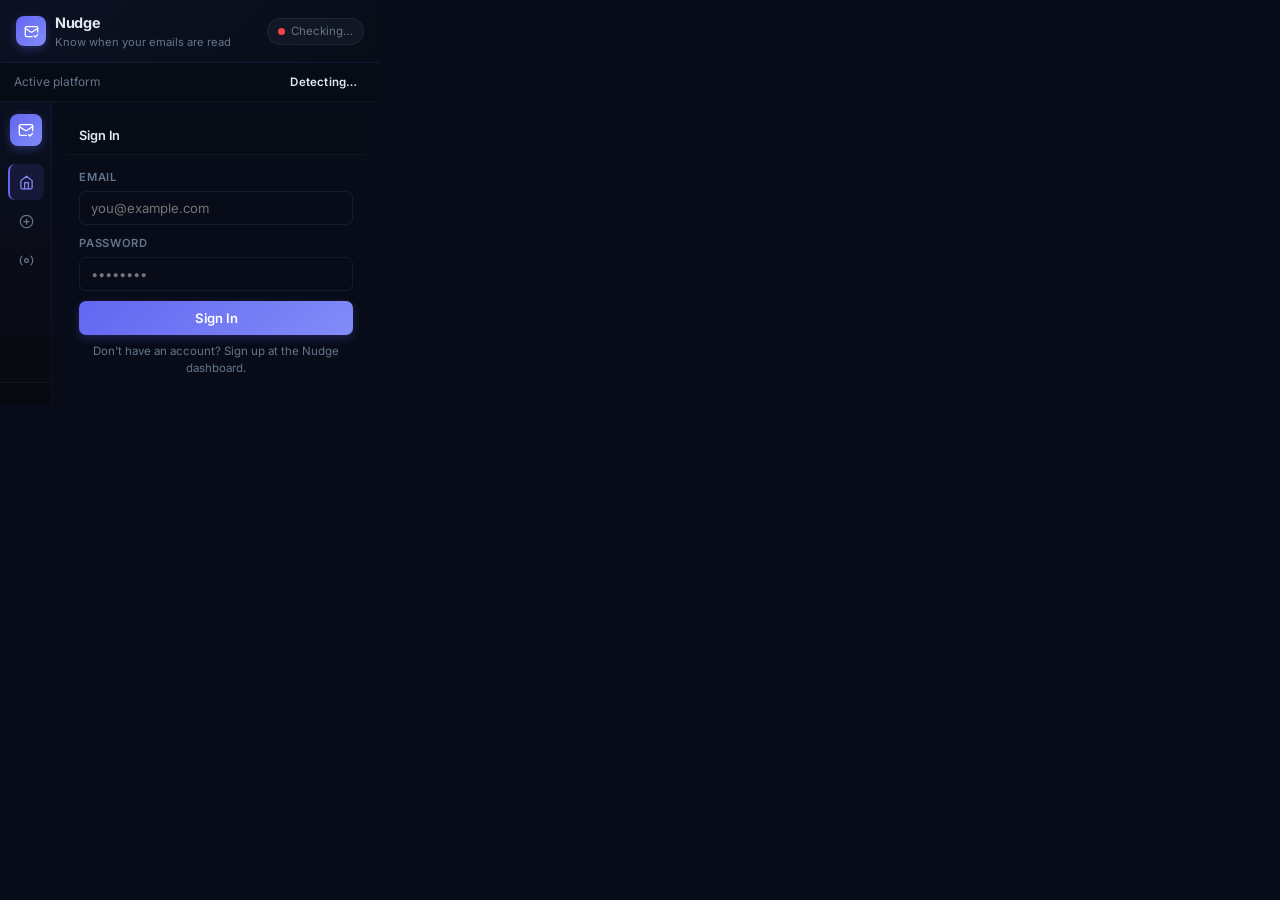
==== commit 0673672d: "hudge-update-system" ====
--- a/extension/popup.html
+++ b/extension/popup.html
@@ -22,7 +22,7 @@
       </div>
       <div>
         <div class="p-header-name">Nudge</div>
-        <div class="p-header-tag">Email Intelligence</div>
+        <div class="p-header-tag">Know when your emails are read</div>
       </div>
     </div>
     <div class="p-status-chip">
@@ -52,20 +52,20 @@
 
       <div class="p-sidebar-nav">
         <!-- Status tab (default) -->
-        <button class="p-nav-btn active" title="Status" onclick="showTab('status', this)">
+        <button class="p-nav-btn active" title="Status" data-tab="status">
           <svg xmlns="http://www.w3.org/2000/svg" viewBox="0 0 24 24" fill="none" stroke="currentColor" stroke-linecap="round" stroke-linejoin="round">
             <path d="M3 9l9-7 9 7v11a2 2 0 0 1-2 2H5a2 2 0 0 1-2-2z"/>
             <polyline points="9 22 9 12 15 12 15 22"/>
           </svg>
         </button>
         <!-- Track tab -->
-        <button class="p-nav-btn" title="Track Email" onclick="showTab('track', this)">
+        <button class="p-nav-btn" title="Track Email" data-tab="track">
           <svg xmlns="http://www.w3.org/2000/svg" viewBox="0 0 24 24" fill="none" stroke="currentColor" stroke-linecap="round" stroke-linejoin="round">
             <circle cx="12" cy="12" r="10"/><path d="M8 12h8M12 8v8"/>
           </svg>
         </button>
         <!-- Settings tab -->
-        <button class="p-nav-btn" title="Settings" onclick="showTab('settings', this)">
+        <button class="p-nav-btn" title="Settings" data-tab="settings">
           <svg xmlns="http://www.w3.org/2000/svg" viewBox="0 0 24 24" fill="none" stroke="currentColor" stroke-linecap="round" stroke-linejoin="round">
             <circle cx="12" cy="12" r="3"/>
             <path d="M19.07 4.93a10 10 0 0 1 0 14.14M4.93 4.93a10 10 0 0 0 0 14.14"/>
@@ -75,7 +75,7 @@
 
       <div class="p-sidebar-footer">
         <!-- Sign out (only shown when logged in) -->
-        <button class="p-nav-btn" id="sidebar-logout-btn" title="Sign Out" onclick="logout()" style="display:none">
+        <button class="p-nav-btn" id="sidebar-logout-btn" title="Sign Out" data-action="logout" style="display:none">
           <svg xmlns="http://www.w3.org/2000/svg" viewBox="0 0 24 24" fill="none" stroke="currentColor" stroke-linecap="round" stroke-linejoin="round">
             <path d="M9 21H5a2 2 0 0 1-2-2V5a2 2 0 0 1 2-2h4"/>
             <polyline points="16 17 21 12 16 7"/>
@@ -106,7 +106,7 @@
               <input class="p-input" type="password" id="password" placeholder="••••••••"/>
             </div>
             <div id="login-error" class="p-error"></div>
-            <button class="p-btn p-btn-primary" style="margin-top:.5rem" id="login-btn" onclick="login()">Sign In</button>
+            <button class="p-btn p-btn-primary" style="margin-top:.5rem" id="login-btn" data-action="login">Sign In</button>
             <p style="color:var(--muted);font-size:.72rem;margin-top:.5rem;text-align:center;line-height:1.5">
               Don't have an account? Sign up at the Nudge dashboard.
             </p>
@@ -116,9 +116,12 @@
         <!-- Logged IN view -->
         <div id="logged-view" class="hidden">
           <div class="p-section-header">
-            <span class="p-section-title">Status</span>
+            <span class="p-section-title">Recent emails</span>
           </div>
           <div class="p-body">
+            <p class="p-list-message" id="recent-message" role="status">Loading…</p>
+            <div class="p-email-list" id="recent-list"></div>
+
             <!-- User block -->
             <div class="p-user-block">
               <div class="p-user-avatar">U</div>
@@ -132,8 +135,8 @@
             <div class="p-tip" id="tip-supported">
               ✅ Nudge is active on this page. Open a compose window — the tracking panel will appear inline next to Send.
             </div>
-            <div class="p-tip warn hidden" id="tip-fallback">
-              ⚠️ Direct injection isn't supported here. Use the web dashboard to track emails manually.
+            <div class="p-tip hidden" id="tip-fallback">
+              Open your webmail in this tab to track emails. Not supported here? Use the dashboard.
             </div>
 
             <a id="dashboard-link" href="#" target="_blank" class="p-btn p-btn-primary">
@@ -143,7 +146,6 @@
                 <polyline points="15 3 21 3 21 9"/><line x1="10" y1="14" x2="21" y2="3"/>
               </svg>
             </a>
-            <button class="p-btn p-btn-ghost" onclick="logout()">Sign Out</button>
           </div>
         </div>
 
@@ -177,8 +179,38 @@
           </p>
           <div class="p-footer-row">
             <input class="p-url-input" type="url" id="server-url" placeholder="http://localhost:8080"/>
-            <button class="p-save-btn" onclick="saveServerUrl()">Save</button>
-          </div>
+            <button class="p-save-btn" id="save-server-btn">Save</button>
+          </div>
+          <p id="server-status" role="status" class="p-error"></p>
+        </div>
+        <div class="p-section-header">
+          <span class="p-section-title">Notifications</span>
+        </div>
+        <div class="p-body">
+          <label class="p-check">
+            <input type="checkbox" id="notifications-toggle"/>
+            Notify me when an email is opened
+          </label>
+        </div>
+        <div class="p-section-header">
+          <span class="p-section-title">Privacy</span>
+        </div>
+        <div class="p-body">
+          <label class="p-check">
+            <input type="checkbox" id="content-toggle"/>
+            Store the text of my emails (for AI follow-ups)
+          </label>
+        </div>
+        <div class="p-section-header">
+          <span class="p-section-title">Problem with a webmail?</span>
+        </div>
+        <div class="p-body">
+          <p style="font-size:.75rem;color:var(--muted);margin-bottom:.75rem;line-height:1.5">
+            Open a new message, then copy its structure to report the problem. Texts, names and
+            addresses are masked; nothing is sent.
+          </p>
+          <button class="p-btn p-btn-secondary" id="describe-btn">Copy page structure</button>
+          <textarea class="p-structure hidden" id="describe-result" readonly aria-label="Page structure"></textarea>
         </div>
       </div>
 
@@ -188,13 +220,5 @@
 </div><!-- /p-app -->
 
 <script src="popup.js"></script>
-<script>
-  function showTab(name, btn) {
-    document.querySelectorAll('.p-tab-panel').forEach(el => el.classList.add('hidden'));
-    document.querySelectorAll('.p-nav-btn').forEach(el => el.classList.remove('active'));
-    document.getElementById('tab-' + name).classList.remove('hidden');
-    if (btn) btn.classList.add('active');
-  }
-</script>
 </body>
 </html>
--- a/extension/popup.css
+++ b/extension/popup.css
@@ -454,20 +454,28 @@
 
 .p-save-btn:hover { box-shadow: 0 3px 10px rgba(99,102,241,.3); }
 
-/* ── Email card list (ready for future "Recent" tab) ─────── */
+/* ── Email card list ──────────────────────────────────────── */
+.p-list-message { font-size: .75rem; color: var(--muted); margin-bottom: .65rem; }
+
 .p-email-list {
+  max-height: 235px;
+  overflow-y: auto;
+  margin-bottom: .65rem;
   display: flex;
   flex-direction: column;
   gap: .35rem;
 }
 
 .p-email-card {
+  flex-shrink: 0;
   background: var(--surface);
   border: 1px solid var(--border);
   border-radius: var(--radius);
   padding: .6rem .75rem;
   cursor: pointer;
   transition: all .2s;
+  color: inherit;
+  text-decoration: none;
 }
 
 .p-email-card:hover {
@@ -508,6 +516,33 @@
   overflow: hidden;
   text-overflow: ellipsis;
 }
+
+.p-email-time { font-size: .68rem; color: var(--muted); white-space: nowrap; margin-left: .5rem; }
+
+.p-read-badge {
+  padding: .05rem .45rem;
+  border-radius: 999px;
+  font-size: .66rem;
+  font-weight: 600;
+  white-space: nowrap;
+  color: #94a3b8;
+  background: rgba(100,116,139,.15);
+}
+.p-read-badge.unconfirmed { color: var(--primary-light); background: rgba(99,102,241,.14); }
+.p-read-badge.opened      { color: #4ade80; background: rgba(34,197,94,.14); }
+
+.p-structure {
+  width: 100%;
+  height: 90px;
+  padding: .4rem;
+  background: rgba(8,12,24,.5);
+  border: 1px solid var(--border);
+  border-radius: var(--radius-sm);
+  color: var(--muted);
+  font: .65rem monospace;
+}
+
+.p-check { display: flex; align-items: center; gap: .5rem; font-size: .78rem; cursor: pointer; }
 
 /* ── Score pill ────────────────────────────────────────────── */
 .p-score-pill {
